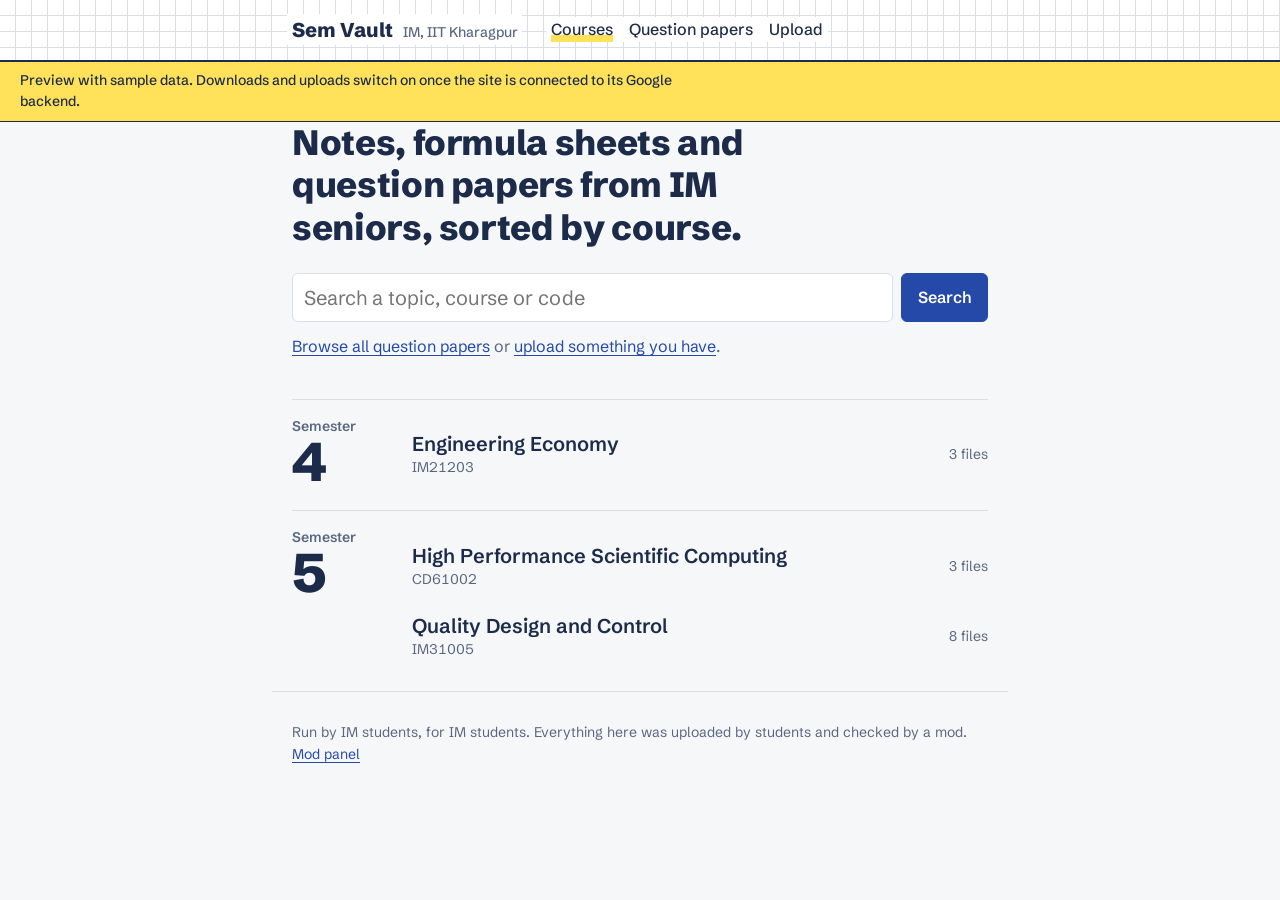
==== site/index.html @ 5004238e "v1.0.0, tested, unvalidated, verified" ====
<!DOCTYPE html>
<html lang="en">
<head>
  <meta charset="utf-8">
  <meta name="viewport" content="width=device-width, initial-scale=1">
  <title>Sem Vault</title>
  <meta name="description" content="Notes, formula sheets and question papers from IM seniors at IIT Kharagpur, sorted by course.">
  <link rel="preconnect" href="https://fonts.googleapis.com">
  <link rel="preconnect" href="https://fonts.gstatic.com" crossorigin>
  <link rel="stylesheet" href="https://fonts.googleapis.com/css2?family=Schibsted+Grotesk:wght@400;500;600;800&display=swap">
  <link rel="stylesheet" href="css/style.css">
  <link rel="icon" href="data:image/svg+xml,%3Csvg xmlns='http://www.w3.org/2000/svg' viewBox='0 0 32 32'%3E%3Crect width='32' height='32' rx='6' fill='%231C2B4A'/%3E%3Crect x='7' y='17' width='18' height='7' fill='%23FFE15A'/%3E%3Ctext x='16' y='22' font-family='Arial' font-weight='800' font-size='15' text-anchor='middle' fill='%23fff'%3ESV%3C/text%3E%3C/svg%3E">
</head>
<body>
  <a class="skip" href="#main">Skip to content</a>
  <header class="site-header">
    <div class="wrap header-inner">
      <a class="brand" href="#/">Sem Vault <span class="brand-sub">IM, IIT Kharagpur</span></a>
      <nav class="site-nav" aria-label="Main">
        <a href="#/">Courses</a>
        <a href="#/pyqs">Question papers</a>
        <a href="#/upload">Upload</a>
      </nav>
      <form class="header-search" role="search" data-search>
        <label class="sr-only" for="header-q">Search</label>
        <input id="header-q" name="q" type="search" placeholder="Search" autocomplete="off">
      </form>
    </div>
  </header>
  <div class="preview-banner" data-preview-banner hidden>
    <p class="wrap">Preview with sample data. Downloads and uploads switch on once the site is connected to its Google backend.</p>
  </div>
  <main id="main" class="wrap" tabindex="-1"></main>
  <footer class="site-footer wrap">
    <p>Run by IM students, for IM students. Everything here was uploaded by students and checked by a mod. <a href="#/mod">Mod panel</a></p>
  </footer>
  <script type="module" src="js/app.js"></script>
</body>
</html>
---- site/css/style.css ----
:root {
  --paper: #F6F7F9;
  --white: #FFFFFF;
  --ink: #1C2B4A;
  --ink-soft: #5A6780;
  --rule: #D9DEE7;
  --action: #2449A8;
  --action-dark: #1A3680;
  --marker: #FFE15A;
  --danger: #B3261E;
  --ok: #1E6B3A;

  --font: 'Schibsted Grotesk', system-ui, -apple-system, 'Segoe UI', sans-serif;
  --step--1: 0.875rem;
  --step-0: 1rem;
  --step-1: 1.25rem;
  --step-2: 1.6rem;
  --step-3: 2.2rem;
  --radius: 6px;
  --measure: 46rem;
}

*, *::before, *::after { box-sizing: border-box; }

html { -webkit-text-size-adjust: 100%; }

body {
  margin: 0;
  background: var(--paper);
  color: var(--ink);
  font-family: var(--font);
  font-size: var(--step-0);
  line-height: 1.55;
}

a { color: var(--action); text-underline-offset: 0.18em; }
a:hover { color: var(--action-dark); }

:focus-visible { outline: 3px solid var(--action); outline-offset: 2px; border-radius: 2px; }

h1, h2, h3 { line-height: 1.2; margin: 0 0 0.5em; letter-spacing: -0.01em; }
h1 { font-size: var(--step-2); font-weight: 800; }
h2 { font-size: var(--step-1); font-weight: 600; }

.wrap { max-width: var(--measure); margin: 0 auto; padding: 0 1.25rem; }

.sr-only {
  position: absolute; width: 1px; height: 1px; overflow: hidden;
  clip: rect(0 0 0 0); white-space: nowrap;
}
.skip { position: absolute; left: -999px; top: 0; background: var(--white); padding: 0.5rem 1rem; }
.skip:focus { left: 1rem; z-index: 10; }

/* ---- Header: the only place the graph paper shows ---- */
.site-header {
  background-color: var(--white);
  background-image:
    linear-gradient(var(--rule) 1px, transparent 1px),
    linear-gradient(90deg, var(--rule) 1px, transparent 1px);
  background-size: 16px 16px;
  background-position: -1px -1px;
  border-bottom: 2px solid var(--ink);
}
.header-inner {
  display: flex; flex-wrap: wrap; align-items: center; gap: 0.5rem 1.5rem;
  padding-top: 0.9rem; padding-bottom: 0.9rem;
}
.brand {
  font-weight: 800; font-size: var(--step-1); color: var(--ink); text-decoration: none;
  background: var(--white); padding: 0 0.3rem; margin-left: -0.3rem;
}
.brand-sub { font-weight: 500; font-size: var(--step--1); color: var(--ink-soft); margin-left: 0.35rem; }
.site-nav { display: flex; gap: 1rem; background: var(--white); padding: 0 0.3rem; }
.site-nav a { color: var(--ink); text-decoration: none; font-weight: 500; }
.site-nav a[aria-current] { box-shadow: inset 0 -0.45em 0 var(--marker); }
.header-search { margin-left: auto; }
.header-search input { width: 11rem; }

input, select, textarea, button { font: inherit; color: inherit; }
input[type="search"], input[type="text"], input[type="email"], input[type="number"], select, textarea {
  background: var(--white); border: 1.5px solid var(--rule); border-radius: var(--radius);
  padding: 0.5rem 0.7rem; min-height: 2.6rem;
}
input:focus, select:focus, textarea:focus { border-color: var(--action); outline: none; box-shadow: 0 0 0 3px rgba(36, 73, 168, 0.2); }

/* ---- Buttons ---- */
.btn {
  display: inline-flex; align-items: center; justify-content: center; gap: 0.4rem;
  min-height: 2.6rem; padding: 0.45rem 1rem; border-radius: var(--radius);
  background: var(--action); color: var(--white); border: 1.5px solid var(--action);
  font-weight: 600; text-decoration: none; cursor: pointer; white-space: nowrap;
}
.btn:hover { background: var(--action-dark); border-color: var(--action-dark); color: var(--white); }
.btn-quiet { background: transparent; color: var(--action); }
.btn-quiet:hover { background: rgba(36, 73, 168, 0.08); color: var(--action-dark); }
.btn-danger { background: transparent; color: var(--danger); border-color: var(--danger); }
.btn-danger:hover { background: var(--danger); color: var(--white); border-color: var(--danger); }
.btn-small { min-height: 2.1rem; padding: 0.25rem 0.75rem; font-size: var(--step--1); }
.btn[disabled] { opacity: 0.5; cursor: not-allowed; }

main { padding-top: 2rem; padding-bottom: 3rem; min-height: 60vh; outline: none; }

/* ---- Home ---- */
.intro h1 { font-size: var(--step-3); max-width: 20ch; }
.big-search { display: flex; gap: 0.5rem; margin: 1.5rem 0 0.75rem; }
.big-search input { flex: 1; min-height: 3.1rem; font-size: var(--step-1); }
.big-search .btn { min-height: 3.1rem; }
.intro-links { color: var(--ink-soft); margin: 0 0 2.5rem; }

.sem { display: grid; grid-template-columns: 6.5rem 1fr; gap: 1rem; padding: 1.25rem 0; border-top: 1px solid var(--rule); scroll-margin-top: 1rem; }
.sem-num { font-size: 3.4rem; font-weight: 800; line-height: 0.9; font-variant-numeric: tabular-nums; margin: 0; }
.sem-num span { display: block; font-size: var(--step--1); font-weight: 600; color: var(--ink-soft); letter-spacing: 0; margin-bottom: 0.3rem; }
.course-list { list-style: none; margin: 0; padding: 0; }
.course-row {
  display: grid; grid-template-columns: 1fr auto; gap: 0 1rem; padding: 0.7rem 0.6rem;
  margin: 0 -0.6rem; border-radius: var(--radius); color: var(--ink); text-decoration: none;
}
.course-row:hover { background: var(--white); color: var(--ink); }
.course-name { font-weight: 600; font-size: var(--step-1); line-height: 1.3; }
.course-code { color: var(--ink-soft); font-size: var(--step--1); font-variant-numeric: tabular-nums; grid-row: 2; }
.course-count { color: var(--ink-soft); font-size: var(--step--1); grid-row: 1 / 3; grid-column: 2; align-self: center; }

/* ---- Course page ---- */
.crumbs { font-size: var(--step--1); margin-bottom: 0.5rem; }
.course-title { font-size: var(--step-3); margin-bottom: 0.2rem; }
.course-sub { color: var(--ink-soft); margin: 0 0 2rem; }
.section-note { color: var(--ink-soft); margin: -0.3rem 0 0.75rem; font-size: var(--step--1); }

.start-here { margin-bottom: 2rem; }
.start-here h2 { font-size: var(--step-2); font-weight: 800; }
mark { background: linear-gradient(100deg, transparent 0.15em, var(--marker) 0.2em, var(--marker) calc(100% - 0.2em), transparent calc(100% - 0.1em)); color: inherit; padding: 0 0.25em; margin: 0 -0.25em; }
.start-here .item-title {
  background-image: linear-gradient(var(--marker), var(--marker));
  background-repeat: no-repeat; background-size: 100% 0.5em; background-position: 0 88%;
  -webkit-box-decoration-break: clone; box-decoration-break: clone;
}

.items { list-style: none; margin: 0; padding: 0; }
.item {
  display: grid; grid-template-columns: 1fr auto; gap: 0.25rem 1rem; align-items: start;
  padding: 0.9rem 0; border-bottom: 1px solid var(--rule);
}
.item:first-child { border-top: 1px solid var(--rule); }
.item-title { font-weight: 600; font-size: 1.075rem; color: var(--ink); text-decoration: none; }
.item-title:hover { text-decoration: underline; color: var(--ink); }
.item-meta, .item-desc { margin: 0.1rem 0 0; color: var(--ink-soft); font-size: var(--step--1); }
.item-desc { color: var(--ink); }
.item-actions { display: flex; flex-wrap: wrap; gap: 0.4rem; justify-content: flex-end; }
.item-hint { grid-column: 1 / -1; margin: 0; font-size: 0.8rem; color: var(--ink-soft); text-align: right; }

.group { border-top: 1px solid var(--rule); }
.group:last-of-type { border-bottom: 1px solid var(--rule); }
.group summary {
  display: flex; justify-content: space-between; align-items: center; cursor: pointer;
  padding: 0.9rem 0; font-weight: 600; font-size: var(--step-1); list-style: none;
}
.group summary::-webkit-details-marker { display: none; }
.group summary::before { content: '+'; width: 1.4rem; font-weight: 500; color: var(--ink-soft); }
.group[open] summary::before { content: '−'; }
.group summary span:first-child { flex: 1; }
.group-count { color: var(--ink-soft); font-weight: 500; font-size: var(--step-0); font-variant-numeric: tabular-nums; }
.group .items { padding-bottom: 1rem; }
.group .item:first-child { border-top: none; }
.group .item:last-child { border-bottom: none; }

/* ---- PYQ archive ---- */
.filters { display: grid; grid-template-columns: repeat(4, 1fr); gap: 0.75rem; margin: 1rem 0 1.5rem; }
.filters label { display: flex; flex-direction: column; gap: 0.25rem; font-size: var(--step--1); font-weight: 600; }
.pyq-table { width: 100%; border-collapse: collapse; }
.pyq-table th { text-align: left; font-size: var(--step--1); color: var(--ink-soft); font-weight: 600; padding: 0.4rem 0.5rem; border-bottom: 2px solid var(--ink); }
.pyq-table td { padding: 0.6rem 0.5rem; border-bottom: 1px solid var(--rule); vertical-align: middle; }
.pyq-table td:first-child, .pyq-table th:first-child { padding-left: 0; }
.pyq-dl { text-align: right; padding-right: 0; }

/* ---- States ---- */
.loading, .empty { color: var(--ink-soft); padding: 1rem 0; }
.error { padding: 1rem 0; }
.error p { color: var(--danger); }
.notice { background: var(--white); border-left: 4px solid var(--marker); padding: 0.75rem 1rem; margin: 0 0 1.5rem; }
.success { border-left-color: var(--ok); }
.form-error { color: var(--danger); font-size: var(--step--1); margin: 0.25rem 0 0; }

.site-footer { padding-bottom: 2rem; color: var(--ink-soft); font-size: var(--step--1); border-top: 1px solid var(--rule); padding-top: 1rem; }

/* ---- Small screens ---- */
@media (max-width: 600px) {
  :root { --step-3: 1.8rem; --step-2: 1.4rem; }
  .header-search { margin-left: 0; width: 100%; }
  .header-search input { width: 100%; }
  .site-nav { gap: 0.9rem; }
  .sem { grid-template-columns: 1fr; gap: 0.25rem; }
  .sem-num { font-size: 2.4rem; display: flex; align-items: baseline; gap: 0.4rem; }
  .sem-num span { display: inline; margin: 0; }
  .item { grid-template-columns: 1fr; }
  .item-actions { justify-content: flex-start; }
  .item-hint { text-align: left; }
  .filters { grid-template-columns: 1fr 1fr; }
  .pyq-table thead { display: none; }
  .pyq-table, .pyq-table tbody, .pyq-table tr, .pyq-table td { display: block; width: 100%; }
  .pyq-table tr { padding: 0.75rem 0; border-bottom: 1px solid var(--rule); display: grid; grid-template-columns: 1fr 1fr 1fr; gap: 0.2rem 0.5rem; }
  .pyq-table td { border: none; padding: 0; }
  .pyq-table td[data-label="Paper"] { grid-column: 1 / -1; grid-row: 1; font-weight: 600; }
  .pyq-table td.pyq-dl { grid-column: 1 / -1; text-align: left; margin-top: 0.4rem; }
  .big-search { flex-direction: column; }
}

@media (prefers-reduced-motion: reduce) {
  * { scroll-behavior: auto !important; transition: none !important; }
}

/* The home page has its own big search box. */
body[data-view="home"] .header-search { display: none; }

/* ---- Forms (upload, mod panel) ---- */
.lede { color: var(--ink-soft); max-width: 38rem; margin: 0 0 1.5rem; }
.upload-form { display: grid; gap: 1.25rem; max-width: 36rem; }
.field { display: flex; flex-direction: column; gap: 0.35rem; border: 0; padding: 0; margin: 0; min-width: 0; }
.field > label, .field legend, .field-row label { font-weight: 600; }
.field legend { padding: 0; margin-bottom: 0.35rem; }
.field-row { display: grid; grid-template-columns: repeat(auto-fit, minmax(9rem, 1fr)); gap: 0.75rem; }
.field-row label { display: flex; flex-direction: column; gap: 0.35rem; }
.field-extra { display: flex; flex-direction: column; gap: 0.35rem; margin-top: 0.5rem; }
.field-extra[hidden], .field-row[hidden] { display: none; }
.hint { margin: 0; color: var(--ink-soft); font-size: var(--step--1); }
.optional { font-weight: 400; color: var(--ink-soft); font-size: var(--step--1); }
input[type="file"] { padding: 0.5rem; background: var(--white); border: 1.5px dashed var(--rule); border-radius: var(--radius); }
.chips { display: flex; flex-wrap: wrap; gap: 0.5rem; }
.chip input { position: absolute; opacity: 0; }
.chip span {
  display: inline-block; padding: 0.4rem 0.8rem; border: 1.5px solid var(--rule); border-radius: 999px;
  background: var(--white); cursor: pointer;
}
.chip input:checked + span { border-color: var(--ink); background: var(--marker); font-weight: 600; }
.chip input:focus-visible + span { outline: 3px solid var(--action); outline-offset: 2px; }
.hp { position: absolute; left: -9999px; }
.btn-big { min-height: 3.1rem; font-size: var(--step-1); justify-self: start; padding: 0.5rem 1.5rem; }

/* ---- Mod panel ---- */
.mod-head h1 { margin-bottom: 0.2rem; }
.link-btn { background: none; border: 0; padding: 0; color: var(--action); text-decoration: underline; cursor: pointer; font-size: inherit; }
.tabs { display: flex; gap: 0.25rem; border-bottom: 2px solid var(--ink); margin: 1rem 0 1.5rem; overflow-x: auto; }
.tabs a { padding: 0.55rem 0.9rem; color: var(--ink); text-decoration: none; font-weight: 600; white-space: nowrap; border-radius: var(--radius) var(--radius) 0 0; }
.tabs a[aria-current] { background: var(--ink); color: var(--white); }
.tab-body h2 { margin-top: 1.5rem; }
.q-card { background: var(--white); border: 1px solid var(--rule); border-left: 4px solid var(--marker); border-radius: var(--radius); padding: 1rem 1.25rem; margin-bottom: 1.25rem; }
.q-card h3 { margin: 0 0 0.2rem; font-size: var(--step-1); }
.q-card header p { margin: 0.2rem 0; }
.q-form { display: grid; grid-template-columns: 1fr 1fr; gap: 0.75rem; margin-top: 0.75rem; }
.q-form label { display: flex; flex-direction: column; gap: 0.25rem; font-weight: 600; font-size: var(--step--1); min-width: 0; }
.q-form .span, .q-form .field-row, .q-form .new-course { grid-column: 1 / -1; }
.new-course { display: grid; grid-template-columns: repeat(auto-fit, minmax(7rem, 1fr)); gap: 0.5rem; align-items: end; background: var(--paper); padding: 0.75rem; border-radius: var(--radius); }
.new-course[hidden] { display: none; }
.q-actions { display: flex; flex-wrap: wrap; gap: 0.5rem; align-items: center; }
.q-actions input { flex: 1; min-width: 10rem; }
.pick-list { list-style: none; padding: 0; margin: 0 0 1rem; }
ol.pick-list { counter-reset: pick; }
.pick-list li { display: flex; justify-content: space-between; align-items: center; gap: 1rem; padding: 0.6rem 0; border-bottom: 1px solid var(--rule); }
ol.pick-list li::before { counter-increment: pick; content: counter(pick); font-weight: 800; font-variant-numeric: tabular-nums; width: 1.5rem; flex: none; }
ol.pick-list li > span:first-of-type { flex: 1; }
.pick-actions { display: flex; gap: 0.25rem; flex: none; }
.inline-form { display: flex; flex-wrap: wrap; gap: 0.5rem; align-items: end; margin: 0.5rem 0 1rem; }
.inline-form label { display: flex; flex-direction: column; gap: 0.25rem; font-weight: 600; }
.inline-form input { min-width: 14rem; }
.inline-label { display: inline-flex; gap: 0.5rem; align-items: center; font-weight: 600; }
.lib-item { display: flex; justify-content: space-between; gap: 1rem; padding: 0.75rem 0; border-bottom: 1px solid var(--rule); }
.lib-item > form { flex: 1; }
.log-table { width: 100%; border-collapse: collapse; font-size: var(--step--1); }
.log-table th { text-align: left; color: var(--ink-soft); border-bottom: 2px solid var(--ink); padding: 0.4rem 0.5rem 0.4rem 0; }
.log-table td { border-bottom: 1px solid var(--rule); padding: 0.45rem 0.5rem 0.45rem 0; vertical-align: top; }
@media (max-width: 600px) {
  .q-form { grid-template-columns: 1fr; }
  .lib-item { flex-direction: column; gap: 0.4rem; }
  .pick-list li { flex-wrap: wrap; }
  .inline-form input { min-width: 0; flex: 1; }
}

/* Shown only while the site has no backend (sample data). */
.preview-banner { background: var(--marker); border-bottom: 1px solid var(--ink); }
.preview-banner p { margin: 0; padding: 0.5rem 1.25rem; font-size: var(--step--1); font-weight: 500; }
.preview-banner[hidden] { display: none; }
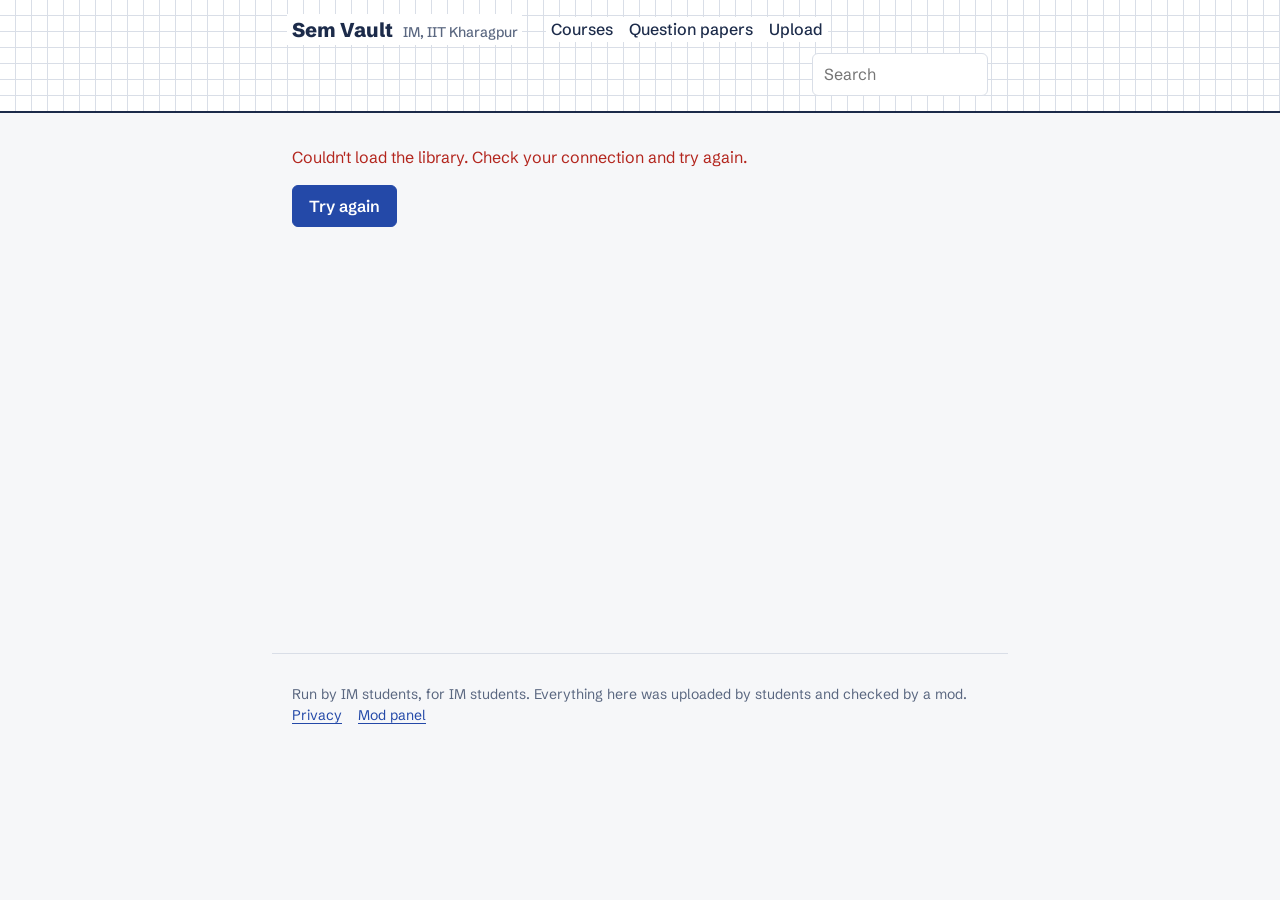
==== commit f6e21301: "Privacy Policy" ====
--- a/site/index.html
+++ b/site/index.html
@@ -32,7 +32,7 @@
   </div>
   <main id="main" class="wrap" tabindex="-1"></main>
   <footer class="site-footer wrap">
-    <p>Run by IM students, for IM students. Everything here was uploaded by students and checked by a mod. <a href="#/mod">Mod panel</a></p>
+    <p>Run by IM students, for IM students. Everything here was uploaded by students and checked by a mod. <a href="privacy.html">Privacy</a> <a href="#/mod">Mod panel</a></p>
   </footer>
   <script type="module" src="js/app.js"></script>
 </body>
--- a/site/css/style.css
+++ b/site/css/style.css
@@ -278,3 +278,9 @@
 .preview-banner { background: var(--marker); border-bottom: 1px solid var(--ink); }
 .preview-banner p { margin: 0; padding: 0.5rem 1.25rem; font-size: var(--step--1); font-weight: 500; }
 .preview-banner[hidden] { display: none; }
+
+/* Plain text pages (privacy). */
+.prose { max-width: 40rem; }
+.prose h2 { margin-top: 1.75rem; }
+.prose p { margin: 0 0 0.9rem; }
+.site-footer a + a { margin-left: 0.75rem; }
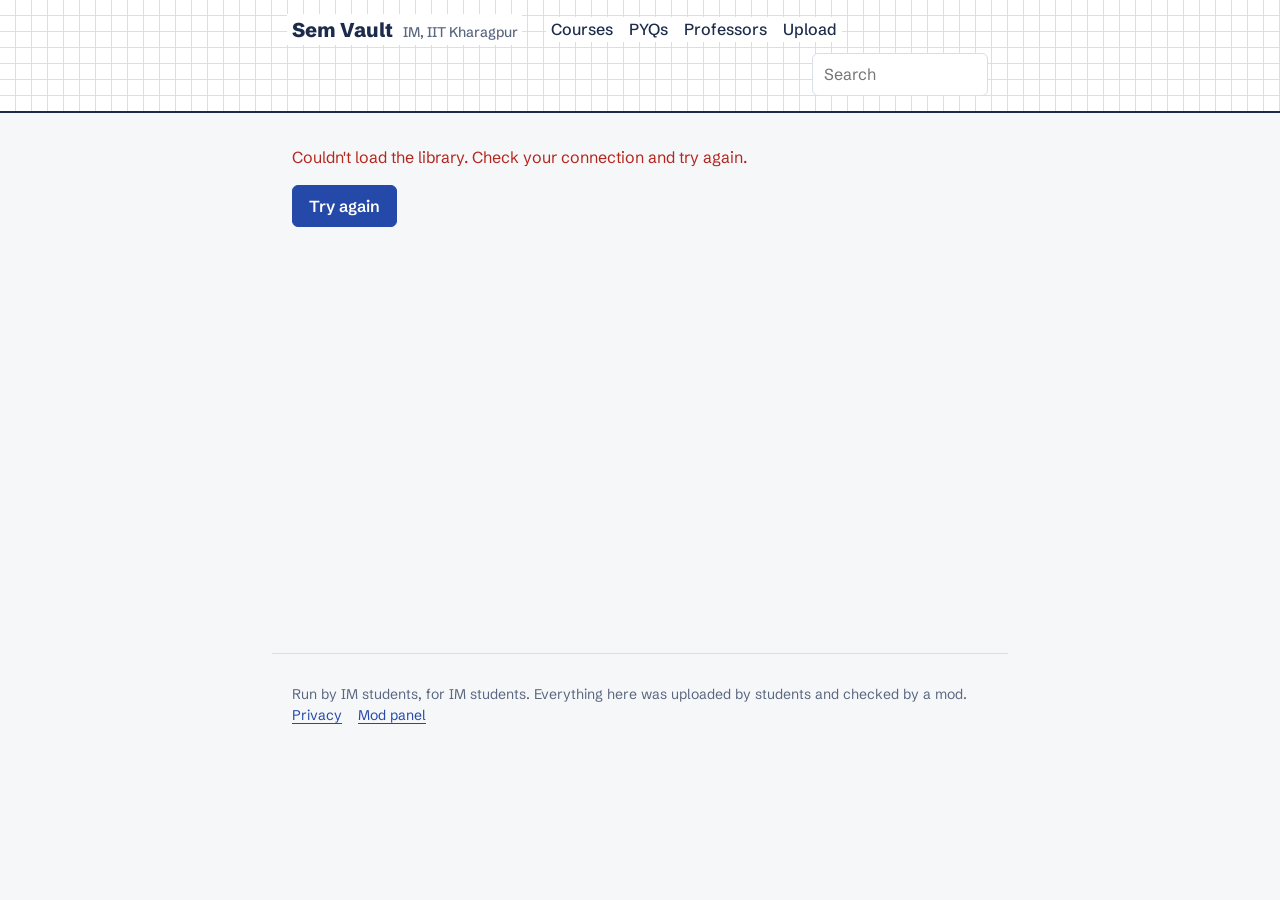
==== commit 70d27311: "v2: flow changes, async, event queue, workers" ====
--- a/site/index.html
+++ b/site/index.html
@@ -5,10 +5,23 @@
   <meta name="viewport" content="width=device-width, initial-scale=1">
   <title>Sem Vault</title>
   <meta name="description" content="Notes, formula sheets and question papers from IM seniors at IIT Kharagpur, sorted by course.">
+  <!-- The backend lives on script.google.com and redirects to script.googleusercontent.com: connect early. -->
+  <link rel="preconnect" href="https://script.google.com" crossorigin>
+  <link rel="preconnect" href="https://script.googleusercontent.com" crossorigin>
   <link rel="preconnect" href="https://fonts.googleapis.com">
   <link rel="preconnect" href="https://fonts.gstatic.com" crossorigin>
   <link rel="stylesheet" href="https://fonts.googleapis.com/css2?family=Schibsted+Grotesk:wght@400;500;600;800&display=swap">
   <link rel="stylesheet" href="css/style.css">
+  <!-- Fetch every script at once instead of one import after another. -->
+  <link rel="modulepreload" href="js/app.js">
+  <link rel="modulepreload" href="js/api.js">
+  <link rel="modulepreload" href="js/config.js">
+  <link rel="modulepreload" href="js/lib/swr.js">
+  <link rel="modulepreload" href="js/lib/catalog.js">
+  <link rel="modulepreload" href="js/lib/profs.js">
+  <link rel="modulepreload" href="js/views/item.js">
+  <link rel="modulepreload" href="js/views/home.js">
+  <link rel="modulepreload" href="js/views/course.js">
   <link rel="icon" href="data:image/svg+xml,%3Csvg xmlns='http://www.w3.org/2000/svg' viewBox='0 0 32 32'%3E%3Crect width='32' height='32' rx='6' fill='%231C2B4A'/%3E%3Crect x='7' y='17' width='18' height='7' fill='%23FFE15A'/%3E%3Ctext x='16' y='22' font-family='Arial' font-weight='800' font-size='15' text-anchor='middle' fill='%23fff'%3ESV%3C/text%3E%3C/svg%3E">
 </head>
 <body>
@@ -18,7 +31,8 @@
       <a class="brand" href="#/">Sem Vault <span class="brand-sub">IM, IIT Kharagpur</span></a>
       <nav class="site-nav" aria-label="Main">
         <a href="#/">Courses</a>
-        <a href="#/pyqs">Question papers</a>
+        <a href="#/pyqs">PYQs</a>
+        <a href="#/profs">Professors</a>
         <a href="#/upload">Upload</a>
       </nav>
       <form class="header-search" role="search" data-search>
--- a/site/css/style.css
+++ b/site/css/style.css
@@ -284,3 +284,28 @@
 .prose h2 { margin-top: 1.75rem; }
 .prose p { margin: 0 0 0.9rem; }
 .site-footer a + a { margin-left: 0.75rem; }
+
+/* ---- Revision 2: sections, professors, tips ---- */
+.sections { margin-top: 1.5rem; }
+.group[data-empty] summary span:first-child { color: var(--ink-soft); font-weight: 500; }
+.group[data-empty] .empty { padding-top: 0; }
+.course-profs { margin: -1rem 0 1.5rem; color: var(--ink-soft); }
+h2 .group-count { font-size: var(--step-0); margin-left: 0.35rem; }
+
+.prof-filter { width: 100%; max-width: 24rem; margin: 0.5rem 0 1rem; }
+.prof-list { list-style: none; margin: 0; padding: 0; border-top: 1px solid var(--rule); }
+.prof-list li { border-bottom: 1px solid var(--rule); }
+.prof-list li[hidden] { display: none; }
+.prof-row { display: grid; grid-template-columns: 1fr auto; gap: 0 1rem; padding: 0.75rem 0.6rem; margin: 0 -0.6rem; color: var(--ink); text-decoration: none; border-radius: var(--radius); }
+.prof-row:hover { background: var(--white); color: var(--ink); }
+.prof-name { font-weight: 600; font-size: var(--step-1); }
+.prof-courses { color: var(--ink-soft); font-size: var(--step--1); grid-row: 2; }
+.prof-row .course-count { grid-row: 1 / 3; grid-column: 2; align-self: center; }
+.prof-taught { margin: 0 0 1.5rem; padding-left: 1.1rem; }
+.prof-taught li { margin: 0.25rem 0; }
+
+.tips { list-style: none; margin: 0; padding: 0; }
+.tip { border-left: 4px solid var(--marker); background: var(--white); padding: 0.8rem 1rem; margin: 0 0 0.75rem; border-radius: 0 var(--radius) var(--radius) 0; }
+.tip-text { margin: 0; white-space: pre-line; }
+.tip .item-meta { margin-top: 0.4rem; }
+.q-form textarea { width: 100%; font: inherit; }
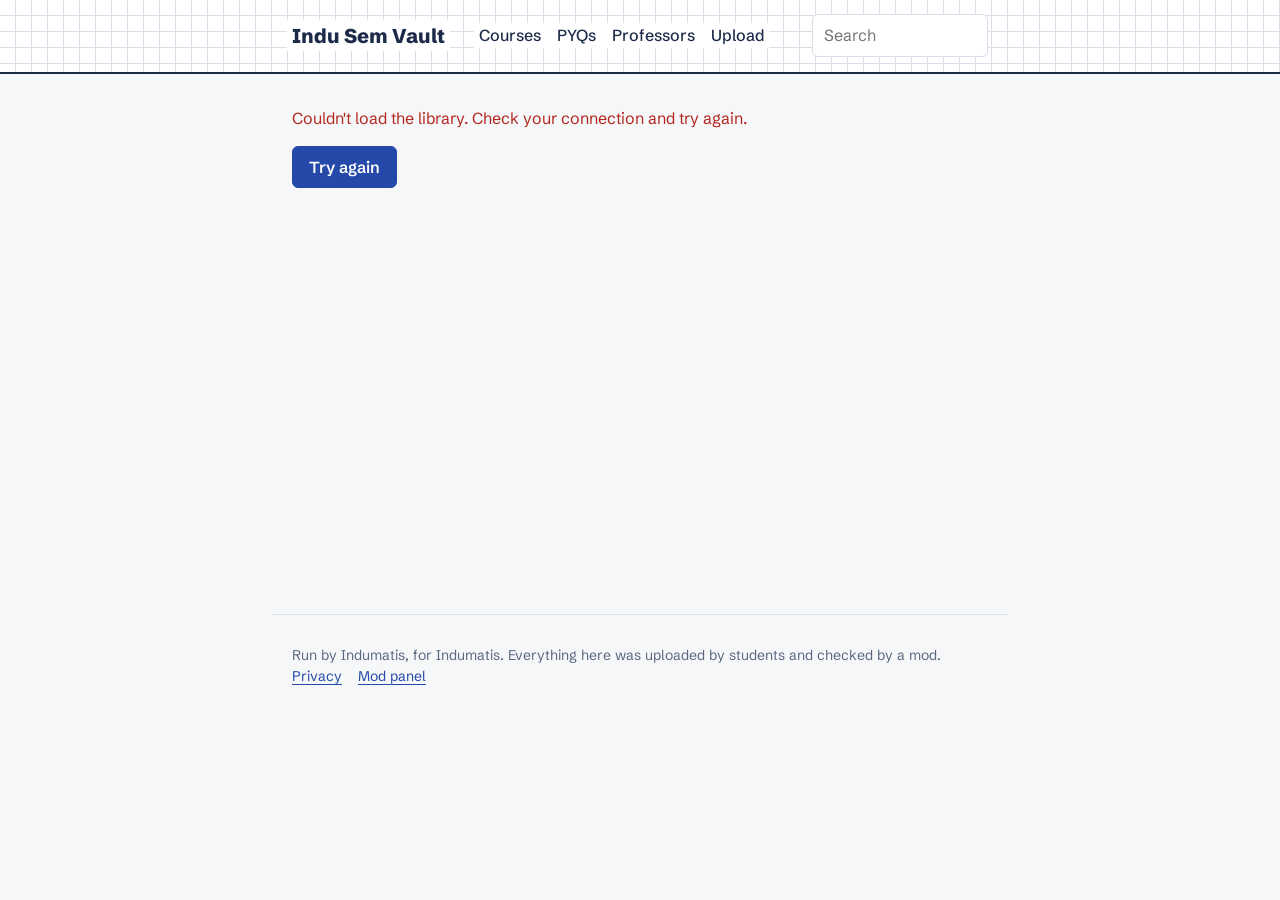
==== commit c7478b49: "batch,courses,zip download" ====
--- a/site/index.html
+++ b/site/index.html
@@ -3,8 +3,8 @@
 <head>
   <meta charset="utf-8">
   <meta name="viewport" content="width=device-width, initial-scale=1">
-  <title>Sem Vault</title>
-  <meta name="description" content="Notes, formula sheets and question papers from IM seniors at IIT Kharagpur, sorted by course.">
+  <title>Indu Sem Vault</title>
+  <meta name="description" content="Indu Sem Vault: one place for all academic needs. Notes, PYQs, books and professor tips from seniors, sorted by course.">
   <!-- The backend lives on script.google.com and redirects to script.googleusercontent.com: connect early. -->
   <link rel="preconnect" href="https://script.google.com" crossorigin>
   <link rel="preconnect" href="https://script.googleusercontent.com" crossorigin>
@@ -20,6 +20,9 @@
   <link rel="modulepreload" href="js/lib/catalog.js">
   <link rel="modulepreload" href="js/lib/profs.js">
   <link rel="modulepreload" href="js/views/item.js">
+  <link rel="modulepreload" href="js/pick.js">
+  <link rel="modulepreload" href="js/lib/selection.js">
+  <link rel="modulepreload" href="js/lib/esc.js">
   <link rel="modulepreload" href="js/views/home.js">
   <link rel="modulepreload" href="js/views/course.js">
   <link rel="icon" href="data:image/svg+xml,%3Csvg xmlns='http://www.w3.org/2000/svg' viewBox='0 0 32 32'%3E%3Crect width='32' height='32' rx='6' fill='%231C2B4A'/%3E%3Crect x='7' y='17' width='18' height='7' fill='%23FFE15A'/%3E%3Ctext x='16' y='22' font-family='Arial' font-weight='800' font-size='15' text-anchor='middle' fill='%23fff'%3ESV%3C/text%3E%3C/svg%3E">
@@ -28,7 +31,7 @@
   <a class="skip" href="#main">Skip to content</a>
   <header class="site-header">
     <div class="wrap header-inner">
-      <a class="brand" href="#/">Sem Vault <span class="brand-sub">IM, IIT Kharagpur</span></a>
+      <a class="brand" href="#/">Indu Sem Vault</a>
       <nav class="site-nav" aria-label="Main">
         <a href="#/">Courses</a>
         <a href="#/pyqs">PYQs</a>
@@ -45,8 +48,18 @@
     <p class="wrap">Preview with sample data. Downloads and uploads switch on once the site is connected to its Google backend.</p>
   </div>
   <main id="main" class="wrap" tabindex="-1"></main>
+  <div class="pick-bar" data-pickbar hidden>
+    <div class="wrap pick-bar-inner">
+      <span class="pick-count" data-pickcount></span>
+      <span class="pick-actions">
+        <button class="btn" type="button" data-pickzip>Download as zip</button>
+        <button class="btn btn-quiet" type="button" data-pickclear>Clear</button>
+      </span>
+      <p class="pick-msg" data-pickmsg role="status"></p>
+    </div>
+  </div>
   <footer class="site-footer wrap">
-    <p>Run by IM students, for IM students. Everything here was uploaded by students and checked by a mod. <a href="privacy.html">Privacy</a> <a href="#/mod">Mod panel</a></p>
+    <p>Run by Indumatis, for Indumatis. Everything here was uploaded by students and checked by a mod. <a href="privacy.html">Privacy</a> <a href="#/mod">Mod panel</a></p>
   </footer>
   <script type="module" src="js/app.js"></script>
 </body>
--- a/site/css/style.css
+++ b/site/css/style.css
@@ -309,3 +309,55 @@
 .tip-text { margin: 0; white-space: pre-line; }
 .tip .item-meta { margin-top: 0.4rem; }
 .q-form textarea { width: 100%; font: inherit; }
+
+/* ---- Courses tab ---- */
+.add-course { margin: 0.5rem 0 1rem; }
+.add-course > summary { list-style: none; display: inline-flex; }
+.add-course > summary::-webkit-details-marker { display: none; }
+.add-course[open] > summary { margin-bottom: 0.5rem; }
+.pick-list li > .course-edit { flex: 1; }
+
+/* ---- Batch upload ---- */
+.up-rows { list-style: none; margin: 0; padding: 0; display: grid; gap: 0.75rem; }
+.up-row { background: var(--white); border: 1px solid var(--rule); border-left: 4px solid var(--rule); border-radius: var(--radius); padding: 0.75rem 1rem; }
+.up-row.is-sending { border-left-color: var(--action); }
+.up-row.is-done { border-left-color: var(--ok); }
+.up-row.is-error { border-left-color: var(--danger); }
+.up-row-head { display: flex; justify-content: space-between; gap: 1rem; align-items: baseline; }
+.up-file { font-weight: 600; overflow-wrap: anywhere; }
+.up-row-grid { display: grid; grid-template-columns: repeat(auto-fit, minmax(8rem, 1fr)); gap: 0.6rem; margin-top: 0.6rem; }
+.up-row-grid label { display: flex; flex-direction: column; gap: 0.25rem; font-weight: 600; font-size: var(--step--1); min-width: 0; }
+.up-row-grid .span { grid-column: 1 / -1; }
+.up-source { font-size: var(--step--1); }
+.up-status { margin: 0.5rem 0 0; font-size: var(--step--1); color: var(--ink-soft); }
+.up-row.is-error .up-status { color: var(--danger); }
+.up-row.is-done .up-status { color: var(--ok); }
+
+/* ---- Pick files and download as zip ---- */
+.item { grid-template-columns: auto 1fr auto; }
+.pick { display: flex; align-items: center; padding-top: 0.15rem; cursor: pointer; }
+.pick input { width: 1.15rem; height: 1.15rem; accent-color: var(--action); cursor: pointer; }
+.pick-all { margin: 0 0 0.25rem; font-size: var(--step--1); }
+.pyq-pick { width: 2rem; }
+.pick-bar { position: sticky; bottom: 0; z-index: 5; background: var(--ink); color: var(--white); box-shadow: 0 -2px 10px rgba(28, 43, 74, 0.25); }
+.pick-bar[hidden] { display: none; }
+.pick-bar-inner { display: flex; flex-wrap: wrap; align-items: center; gap: 0.5rem 1rem; padding-top: 0.7rem; padding-bottom: 0.7rem; }
+.pick-count { font-weight: 600; }
+.pick-bar .btn-quiet { color: var(--white); border-color: rgba(255, 255, 255, 0.6); }
+.pick-bar .btn-quiet:hover { background: rgba(255, 255, 255, 0.12); color: var(--white); }
+.pick-bar .btn { background: var(--marker); color: var(--ink); border-color: var(--marker); }
+.pick-bar .btn:hover { background: #ffd21f; border-color: #ffd21f; color: var(--ink); }
+.pick-bar .btn-quiet, .pick-bar .btn-quiet:hover { background: transparent; color: var(--white); border-color: rgba(255, 255, 255, 0.6); }
+.pick-bar .btn-quiet:hover { background: rgba(255, 255, 255, 0.12); }
+.pick-actions { display: flex; gap: 0.5rem; margin-left: auto; }
+.pick-msg { flex-basis: 100%; margin: 0; font-size: var(--step--1); }
+.pick-msg:empty { display: none; }
+@media (max-width: 600px) {
+  .item { grid-template-columns: auto 1fr; }
+  .item .item-actions { grid-column: 2; }
+  .pyq-table tr { grid-template-columns: auto 1fr 1fr 1fr; }
+  .pyq-table td.pyq-pick { grid-row: 1 / 4; width: auto; }
+  .pyq-table td[data-label="Paper"] { grid-column: 2 / -1; }
+  .pyq-table td.pyq-dl { grid-column: 2 / -1; }
+  .pick-actions { margin-left: 0; }
+}
